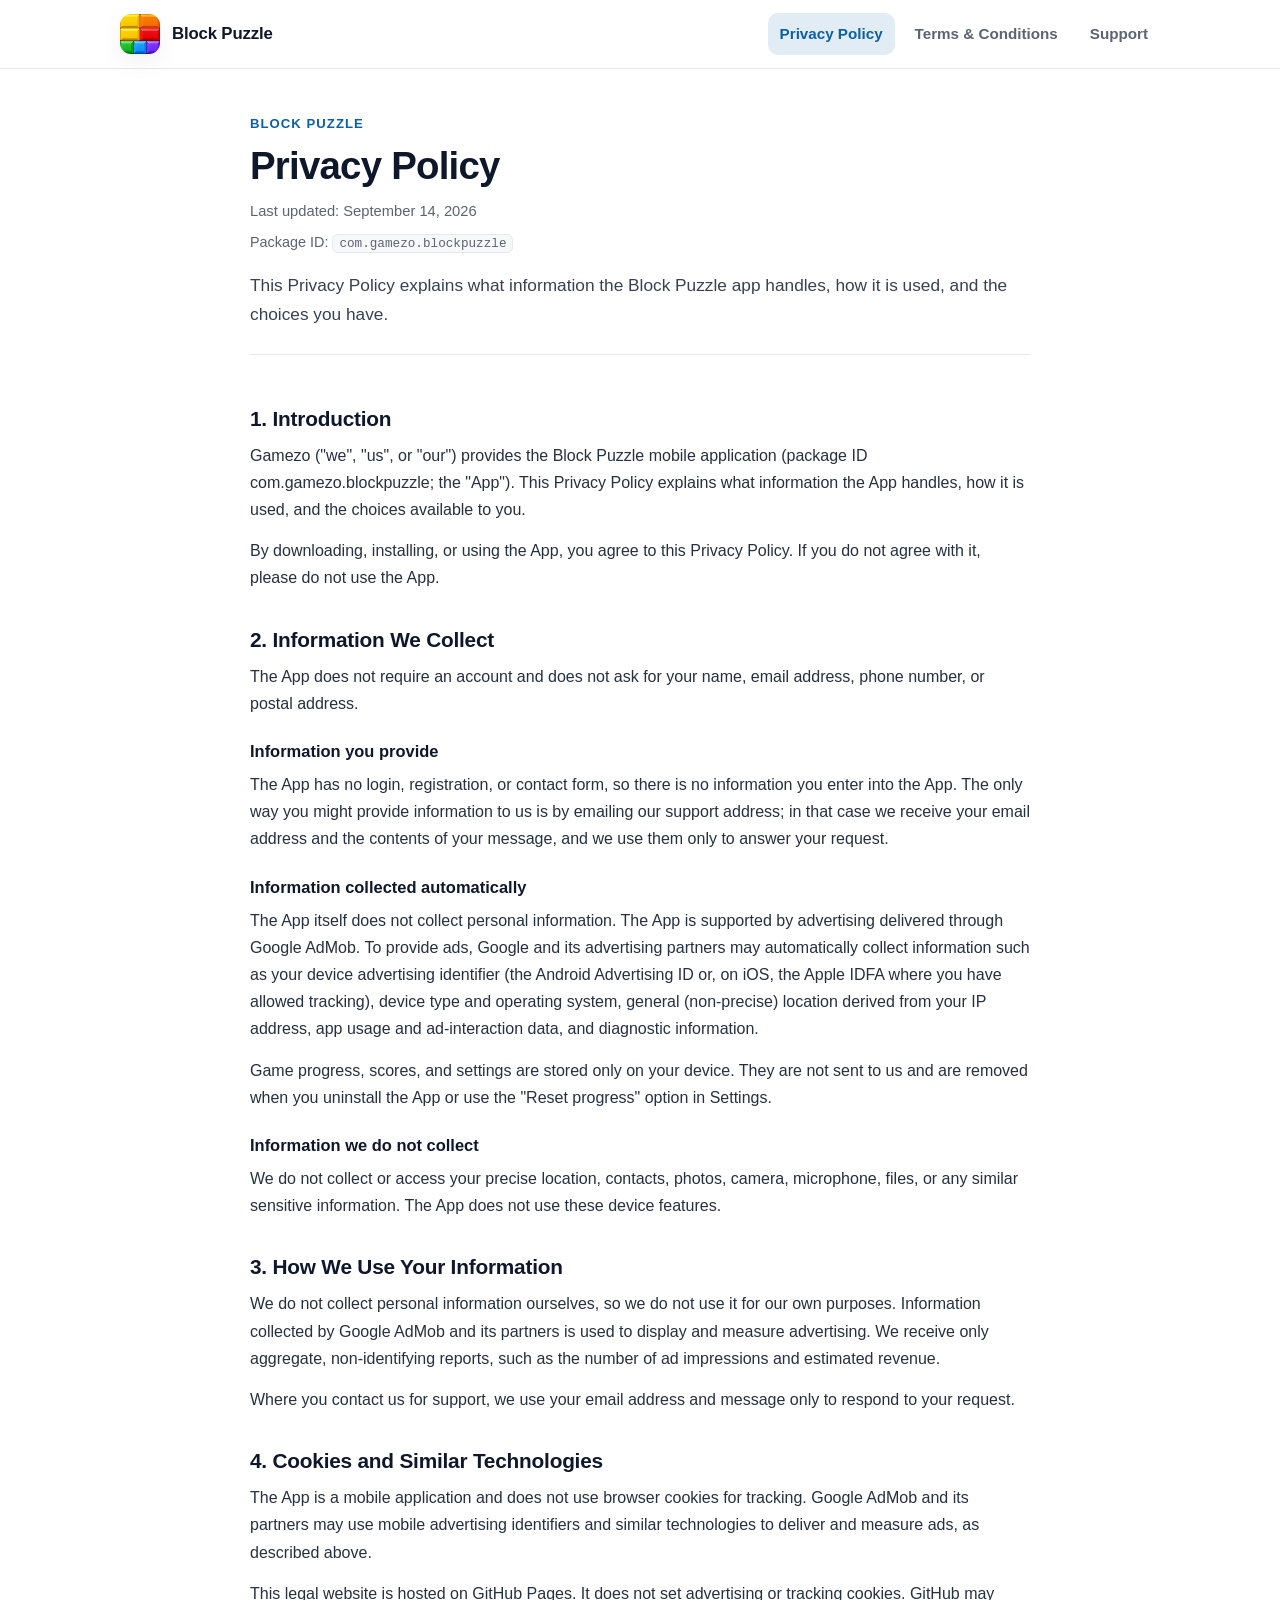
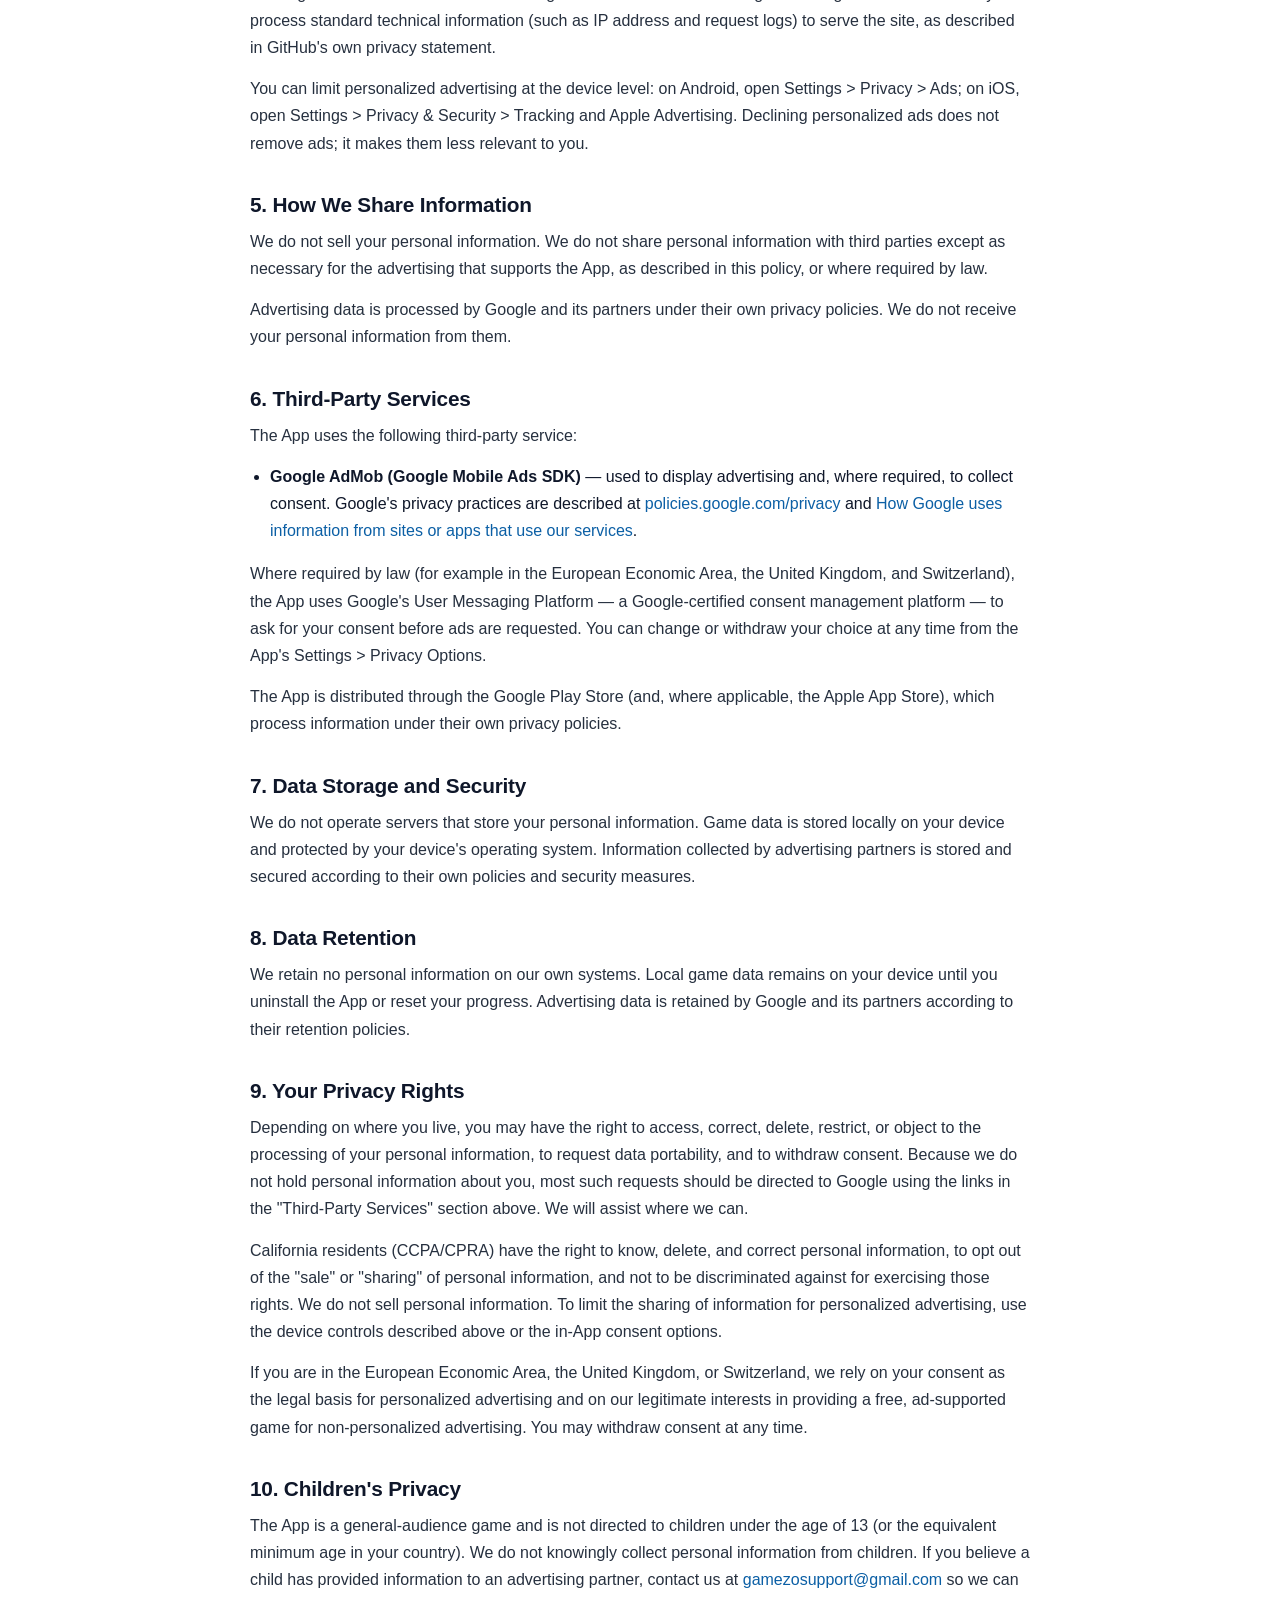
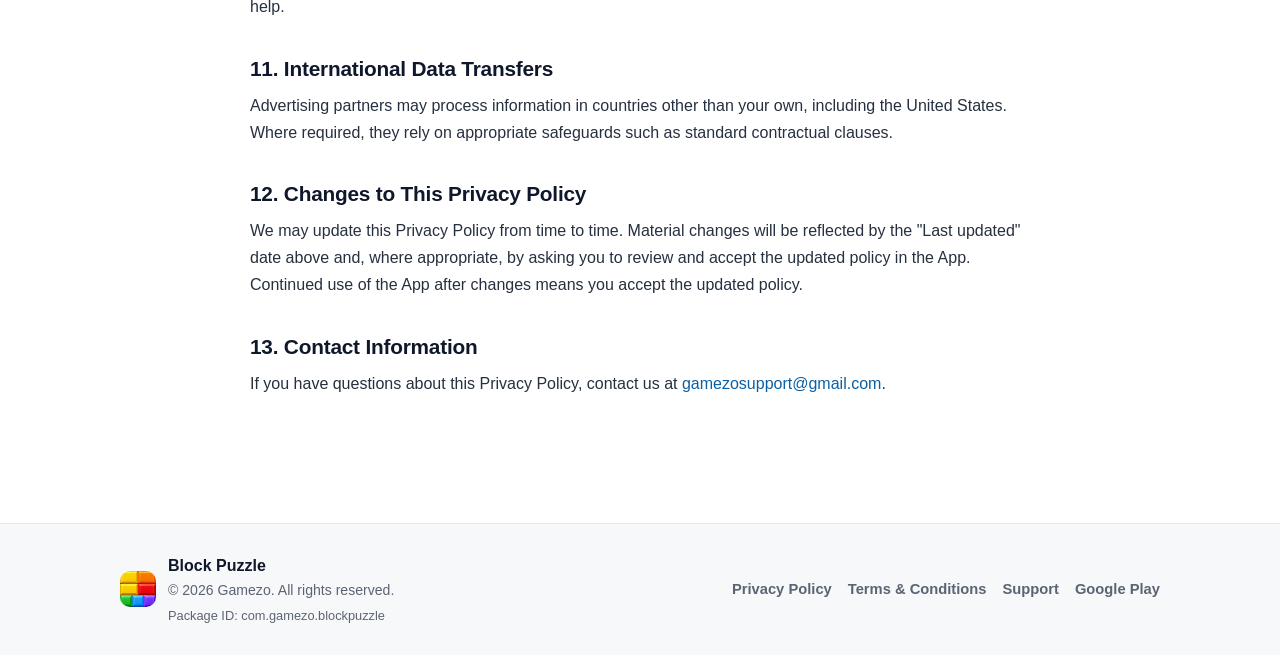
==== privacy-policy/index.html @ e0d50437 "Add Privacy Policy and Terms & Conditions pages" ====
<!DOCTYPE html>
<html lang="en">
<head>
  <meta charset="utf-8">
  <meta name="viewport" content="width=device-width, initial-scale=1">
  <title>Block Puzzle Privacy Policy</title>
  <meta name="description" content="How Block Puzzle handles information, including advertising and your privacy choices.">
  <meta name="robots" content="index, follow">
  <meta name="theme-color" content="#0B5FA5">
  <link rel="canonical" href="https://gamezosupport.github.io/blockpuzzlelegal/privacy-policy/">
  <meta property="og:type" content="website">
  <meta property="og:site_name" content="Block Puzzle">
  <meta property="og:title" content="Block Puzzle Privacy Policy">
  <meta property="og:description" content="How Block Puzzle handles information, including advertising and your privacy choices.">
  <meta property="og:url" content="https://gamezosupport.github.io/blockpuzzlelegal/privacy-policy/">
  <meta property="og:image" content="https://gamezosupport.github.io/blockpuzzlelegal/assets/app_logo.png">
  <meta name="twitter:card" content="summary">
  <link rel="icon" type="image/png" href="../assets/app_logo.png">
  <link rel="apple-touch-icon" href="../assets/app_logo.png">
  <link rel="stylesheet" href="../assets/styles.css">
</head>
<body>
  <a class="skip-link" href="#main">Skip to content</a>
<header class="site-header">
  <div class="container header-inner">
    <a class="brand" href="../" aria-label="Block Puzzle home">
      <img class="brand-logo" src="../assets/app_logo.png" width="40" height="40" alt="Block Puzzle logo">
      <span class="brand-name">Block Puzzle</span>
    </a>
    <nav class="site-nav" aria-label="Primary">
      <a href="../privacy-policy/" class="is-active" aria-current="page">Privacy Policy</a>
      <a href="../terms-and-conditions/">Terms &amp; Conditions</a>
      <a href="mailto:gamezosupport@gmail.com">Support</a>
    </nav>
  </div>
</header>
  <main id="main" class="container">
    <article class="doc">
      <header class="doc-head">
        <p class="eyebrow">Block Puzzle</p>
        <h1>Privacy Policy</h1>
        <p class="updated">Last updated: September 14, 2026</p>
        <p class="meta">Package ID: <code>com.gamezo.blockpuzzle</code></p>
        <p class="lede">This Privacy Policy explains what information the Block Puzzle app handles, how it is used, and the choices you have.</p>
      </header>
      <div class="prose">
        <section class="section" aria-labelledby="introduction">
          <h2 id="introduction">1. Introduction</h2>
          <p>Gamezo ("we", "us", or "our") provides the Block Puzzle mobile application (package ID com.gamezo.blockpuzzle; the "App"). This Privacy Policy explains what information the App handles, how it is used, and the choices available to you.</p>
        <p>By downloading, installing, or using the App, you agree to this Privacy Policy. If you do not agree with it, please do not use the App.</p>
        </section>
        <section class="section" aria-labelledby="information-we-collect">
          <h2 id="information-we-collect">2. Information We Collect</h2>
          <p>The App does not require an account and does not ask for your name, email address, phone number, or postal address.</p>
        <h3>Information you provide</h3>
        <p>The App has no login, registration, or contact form, so there is no information you enter into the App. The only way you might provide information to us is by emailing our support address; in that case we receive your email address and the contents of your message, and we use them only to answer your request.</p>
        <h3>Information collected automatically</h3>
        <p>The App itself does not collect personal information. The App is supported by advertising delivered through Google AdMob. To provide ads, Google and its advertising partners may automatically collect information such as your device advertising identifier (the Android Advertising ID or, on iOS, the Apple IDFA where you have allowed tracking), device type and operating system, general (non-precise) location derived from your IP address, app usage and ad-interaction data, and diagnostic information.</p>
        <p>Game progress, scores, and settings are stored only on your device. They are not sent to us and are removed when you uninstall the App or use the "Reset progress" option in Settings.</p>
        <h3>Information we do not collect</h3>
        <p>We do not collect or access your precise location, contacts, photos, camera, microphone, files, or any similar sensitive information. The App does not use these device features.</p>
        </section>
        <section class="section" aria-labelledby="how-we-use">
          <h2 id="how-we-use">3. How We Use Your Information</h2>
          <p>We do not collect personal information ourselves, so we do not use it for our own purposes. Information collected by Google AdMob and its partners is used to display and measure advertising. We receive only aggregate, non-identifying reports, such as the number of ad impressions and estimated revenue.</p>
        <p>Where you contact us for support, we use your email address and message only to respond to your request.</p>
        </section>
        <section class="section" aria-labelledby="cookies">
          <h2 id="cookies">4. Cookies and Similar Technologies</h2>
          <p>The App is a mobile application and does not use browser cookies for tracking. Google AdMob and its partners may use mobile advertising identifiers and similar technologies to deliver and measure ads, as described above.</p>
        <p>This legal website is hosted on GitHub Pages. It does not set advertising or tracking cookies. GitHub may process standard technical information (such as IP address and request logs) to serve the site, as described in GitHub's own privacy statement.</p>
        <p>You can limit personalized advertising at the device level: on Android, open Settings &gt; Privacy &gt; Ads; on iOS, open Settings &gt; Privacy &amp; Security &gt; Tracking and Apple Advertising. Declining personalized ads does not remove ads; it makes them less relevant to you.</p>
        </section>
        <section class="section" aria-labelledby="how-we-share">
          <h2 id="how-we-share">5. How We Share Information</h2>
          <p>We do not sell your personal information. We do not share personal information with third parties except as necessary for the advertising that supports the App, as described in this policy, or where required by law.</p>
        <p>Advertising data is processed by Google and its partners under their own privacy policies. We do not receive your personal information from them.</p>
        </section>
        <section class="section" aria-labelledby="third-parties">
          <h2 id="third-parties">6. Third-Party Services</h2>
          <p>The App uses the following third-party service:</p>
        <ul><li><strong>Google AdMob (Google Mobile Ads SDK)</strong> &mdash; used to display advertising and, where required, to collect consent. Google's privacy practices are described at <a href="https://policies.google.com/privacy">policies.google.com/privacy</a> and <a href="https://policies.google.com/technologies/partner-sites">How Google uses information from sites or apps that use our services</a>.</li></ul>
        <p>Where required by law (for example in the European Economic Area, the United Kingdom, and Switzerland), the App uses Google's User Messaging Platform &mdash; a Google-certified consent management platform &mdash; to ask for your consent before ads are requested. You can change or withdraw your choice at any time from the App's Settings &gt; Privacy Options.</p>
        <p>The App is distributed through the Google Play Store (and, where applicable, the Apple App Store), which process information under their own privacy policies.</p>
        </section>
        <section class="section" aria-labelledby="storage-security">
          <h2 id="storage-security">7. Data Storage and Security</h2>
          <p>We do not operate servers that store your personal information. Game data is stored locally on your device and protected by your device's operating system. Information collected by advertising partners is stored and secured according to their own policies and security measures.</p>
        </section>
        <section class="section" aria-labelledby="retention">
          <h2 id="retention">8. Data Retention</h2>
          <p>We retain no personal information on our own systems. Local game data remains on your device until you uninstall the App or reset your progress. Advertising data is retained by Google and its partners according to their retention policies.</p>
        </section>
        <section class="section" aria-labelledby="rights">
          <h2 id="rights">9. Your Privacy Rights</h2>
          <p>Depending on where you live, you may have the right to access, correct, delete, restrict, or object to the processing of your personal information, to request data portability, and to withdraw consent. Because we do not hold personal information about you, most such requests should be directed to Google using the links in the "Third-Party Services" section above. We will assist where we can.</p>
        <p>California residents (CCPA/CPRA) have the right to know, delete, and correct personal information, to opt out of the "sale" or "sharing" of personal information, and not to be discriminated against for exercising those rights. We do not sell personal information. To limit the sharing of information for personalized advertising, use the device controls described above or the in-App consent options.</p>
        <p>If you are in the European Economic Area, the United Kingdom, or Switzerland, we rely on your consent as the legal basis for personalized advertising and on our legitimate interests in providing a free, ad-supported game for non-personalized advertising. You may withdraw consent at any time.</p>
        </section>
        <section class="section" aria-labelledby="children">
          <h2 id="children">10. Children's Privacy</h2>
          <p>The App is a general-audience game and is not directed to children under the age of 13 (or the equivalent minimum age in your country). We do not knowingly collect personal information from children. If you believe a child has provided information to an advertising partner, contact us at <a href="mailto:gamezosupport@gmail.com">gamezosupport@gmail.com</a> so we can help.</p>
        </section>
        <section class="section" aria-labelledby="international">
          <h2 id="international">11. International Data Transfers</h2>
          <p>Advertising partners may process information in countries other than your own, including the United States. Where required, they rely on appropriate safeguards such as standard contractual clauses.</p>
        </section>
        <section class="section" aria-labelledby="changes">
          <h2 id="changes">12. Changes to This Privacy Policy</h2>
          <p>We may update this Privacy Policy from time to time. Material changes will be reflected by the "Last updated" date above and, where appropriate, by asking you to review and accept the updated policy in the App. Continued use of the App after changes means you accept the updated policy.</p>
        </section>
        <section class="section" aria-labelledby="contact">
          <h2 id="contact">13. Contact Information</h2>
          <p>If you have questions about this Privacy Policy, contact us at <a href="mailto:gamezosupport@gmail.com">gamezosupport@gmail.com</a>.</p>
        </section>
      </div>
    </article>
  </main>
<footer class="site-footer">
  <div class="container footer-inner">
    <div class="footer-brand">
      <img class="footer-logo" src="../assets/app_logo.png" width="36" height="36" alt="Block Puzzle logo">
      <div>
        <div class="footer-app">Block Puzzle</div>
        <div class="footer-copy">&copy; 2026 Gamezo. All rights reserved.</div>
        <div class="footer-pkg">Package ID: com.gamezo.blockpuzzle</div>
      </div>
    </div>
    <nav class="footer-nav" aria-label="Footer">
      <a href="../privacy-policy/">Privacy Policy</a>
      <a href="../terms-and-conditions/">Terms &amp; Conditions</a>
      <a href="mailto:gamezosupport@gmail.com">Support</a>
      <a href="https://play.google.com/store/apps/details?id=com.gamezo.blockpuzzle" rel="noopener">Google Play</a>
    </nav>
  </div>
</footer>
</body>
</html>
---- assets/styles.css ----
:root {
  --accent: #0B5FA5;
  --accent-ink: #0B5FA5;
  --bg: #ffffff;
  --bg-soft: #f7f8fa;
  --text: #0f172a;
  --muted: #5b6472;
  --border: #e6e8ee;
  --card: #ffffff;
  --radius: 16px;
  --maxw: 1080px;
  --readw: 780px;
  --shadow: 0 1px 2px rgba(15, 23, 42, .04), 0 8px 24px rgba(15, 23, 42, .06);
}

* { box-sizing: border-box; }

html { scroll-behavior: smooth; -webkit-text-size-adjust: 100%; }

body {
  margin: 0;
  font-family: ui-sans-serif, -apple-system, BlinkMacSystemFont, "Segoe UI",
    Roboto, Helvetica, Arial, "Apple Color Emoji", "Segoe UI Emoji", sans-serif;
  color: var(--text);
  background: var(--bg);
  line-height: 1.7;
  -webkit-font-smoothing: antialiased;
  text-rendering: optimizeLegibility;
}

a { color: var(--accent-ink); text-decoration: none; }
a:hover { text-decoration: underline; }

:focus-visible {
  outline: 3px solid var(--accent);
  outline-offset: 2px;
  border-radius: 6px;
}

.skip-link {
  position: absolute;
  left: -9999px;
  top: 0;
  background: var(--text);
  color: #fff;
  padding: 10px 16px;
  border-radius: 0 0 10px 0;
  z-index: 100;
}
.skip-link:focus { left: 0; }

.container {
  width: 100%;
  max-width: var(--maxw);
  margin: 0 auto;
  padding: 0 20px;
}

/* ---------- Header ---------- */
.site-header {
  position: sticky;
  top: 0;
  z-index: 20;
  background: rgba(255, 255, 255, .88);
  backdrop-filter: saturate(180%) blur(10px);
  border-bottom: 1px solid var(--border);
}
.header-inner {
  display: flex;
  align-items: center;
  justify-content: space-between;
  gap: 12px 20px;
  flex-wrap: wrap;
  min-height: 68px;
  padding-top: 10px;
  padding-bottom: 10px;
}
.brand {
  display: inline-flex;
  align-items: center;
  gap: 12px;
  color: var(--text);
  font-weight: 800;
  font-size: 1.05rem;
  letter-spacing: -.01em;
}
.brand:hover { text-decoration: none; }
.brand-logo {
  width: 40px;
  height: 40px;
  border-radius: 11px;
  display: block;
  box-shadow: var(--shadow);
}
.site-nav {
  display: flex;
  align-items: center;
  gap: 4px 8px;
  flex-wrap: wrap;
}
.site-nav a {
  display: inline-block;
  padding: 8px 12px;
  border-radius: 10px;
  color: var(--muted);
  font-weight: 600;
  font-size: .95rem;
}
.site-nav a:hover { background: var(--bg-soft); color: var(--text); text-decoration: none; }
.site-nav a.is-active { color: var(--accent-ink); background: color-mix(in srgb, var(--accent) 12%, white); }

/* ---------- Landing hero ---------- */
.hero {
  text-align: center;
  padding: 72px 0 84px;
  max-width: 640px;
  margin: 0 auto;
}
.hero-logo {
  width: 96px;
  height: 96px;
  border-radius: 24px;
  box-shadow: var(--shadow);
}
.hero h1 {
  font-size: clamp(1.9rem, 5vw, 2.6rem);
  margin: 22px 0 8px;
  letter-spacing: -.02em;
}
.hero .lede {
  color: var(--muted);
  font-size: 1.08rem;
  margin: 0 auto 28px;
  max-width: 34em;
}
.hero-actions {
  display: flex;
  gap: 12px;
  justify-content: center;
  flex-wrap: wrap;
}

/* ---------- Buttons ---------- */
.btn {
  display: inline-block;
  background: var(--accent);
  color: #fff;
  font-weight: 700;
  padding: 12px 22px;
  border-radius: 12px;
  box-shadow: var(--shadow);
}
.btn:hover { text-decoration: none; filter: brightness(.96); }
.btn-ghost {
  background: #fff;
  color: var(--accent-ink);
  border: 1px solid var(--border);
}

/* ---------- Document ---------- */
.doc {
  max-width: var(--readw);
  margin: 0 auto;
  padding: 44px 0 72px;
}
.doc-head {
  padding-bottom: 24px;
  border-bottom: 1px solid var(--border);
  margin-bottom: 8px;
}
.eyebrow {
  margin: 0 0 8px;
  color: var(--accent-ink);
  font-weight: 700;
  font-size: .82rem;
  letter-spacing: .08em;
  text-transform: uppercase;
}
.doc h1 {
  font-size: clamp(1.8rem, 4.5vw, 2.4rem);
  line-height: 1.2;
  margin: 0 0 10px;
  letter-spacing: -.02em;
}
.updated {
  color: var(--muted);
  font-size: .92rem;
  margin: 0 0 6px;
}
.meta {
  color: var(--muted);
  font-size: .9rem;
  margin: 0 0 16px;
}
code {
  font-family: ui-monospace, SFMono-Regular, Menlo, Consolas, monospace;
  font-size: .88em;
  background: var(--bg-soft);
  border: 1px solid var(--border);
  border-radius: 6px;
  padding: 1px 6px;
  word-break: break-all;
}
.lede {
  font-size: 1.08rem;
  color: #374151;
  margin: 0;
}

.prose { padding-top: 8px; }
.section { margin-top: 34px; }
.section h2 {
  font-size: 1.3rem;
  line-height: 1.3;
  margin: 0 0 10px;
  letter-spacing: -.01em;
  scroll-margin-top: 90px;
}
.section h3 {
  font-size: 1.03rem;
  margin: 20px 0 6px;
}
.section p { margin: 0 0 14px; color: #26303f; }
.section ul { margin: 0 0 16px; padding-left: 1.25em; }
.section li { margin: 0 0 8px; }
.section strong { color: var(--text); }

/* ---------- Footer ---------- */
.site-footer {
  border-top: 1px solid var(--border);
  background: var(--bg-soft);
  margin-top: 40px;
}
.footer-inner {
  display: flex;
  align-items: center;
  justify-content: space-between;
  gap: 16px 24px;
  flex-wrap: wrap;
  padding-top: 28px;
  padding-bottom: 28px;
}
.footer-brand { display: flex; align-items: center; gap: 12px; }
.footer-logo { border-radius: 10px; display: block; }
.footer-app { font-weight: 800; }
.footer-copy { color: var(--muted); font-size: .88rem; }
.footer-pkg { color: var(--muted); font-size: .8rem; margin-top: 2px; }
.footer-nav { display: flex; gap: 6px 16px; flex-wrap: wrap; }
.footer-nav a { color: var(--muted); font-weight: 600; font-size: .92rem; }
.footer-nav a:hover { color: var(--accent-ink); }

@media (max-width: 640px) {
  .header-inner { min-height: 60px; }
  .brand-name { font-size: 1rem; }
  .doc { padding: 30px 0 56px; }
  .section { margin-top: 28px; }
  .hero { padding: 48px 0 56px; }
  .footer-inner { flex-direction: column; align-items: flex-start; }
}

@media (prefers-reduced-motion: reduce) {
  html { scroll-behavior: auto; }
}
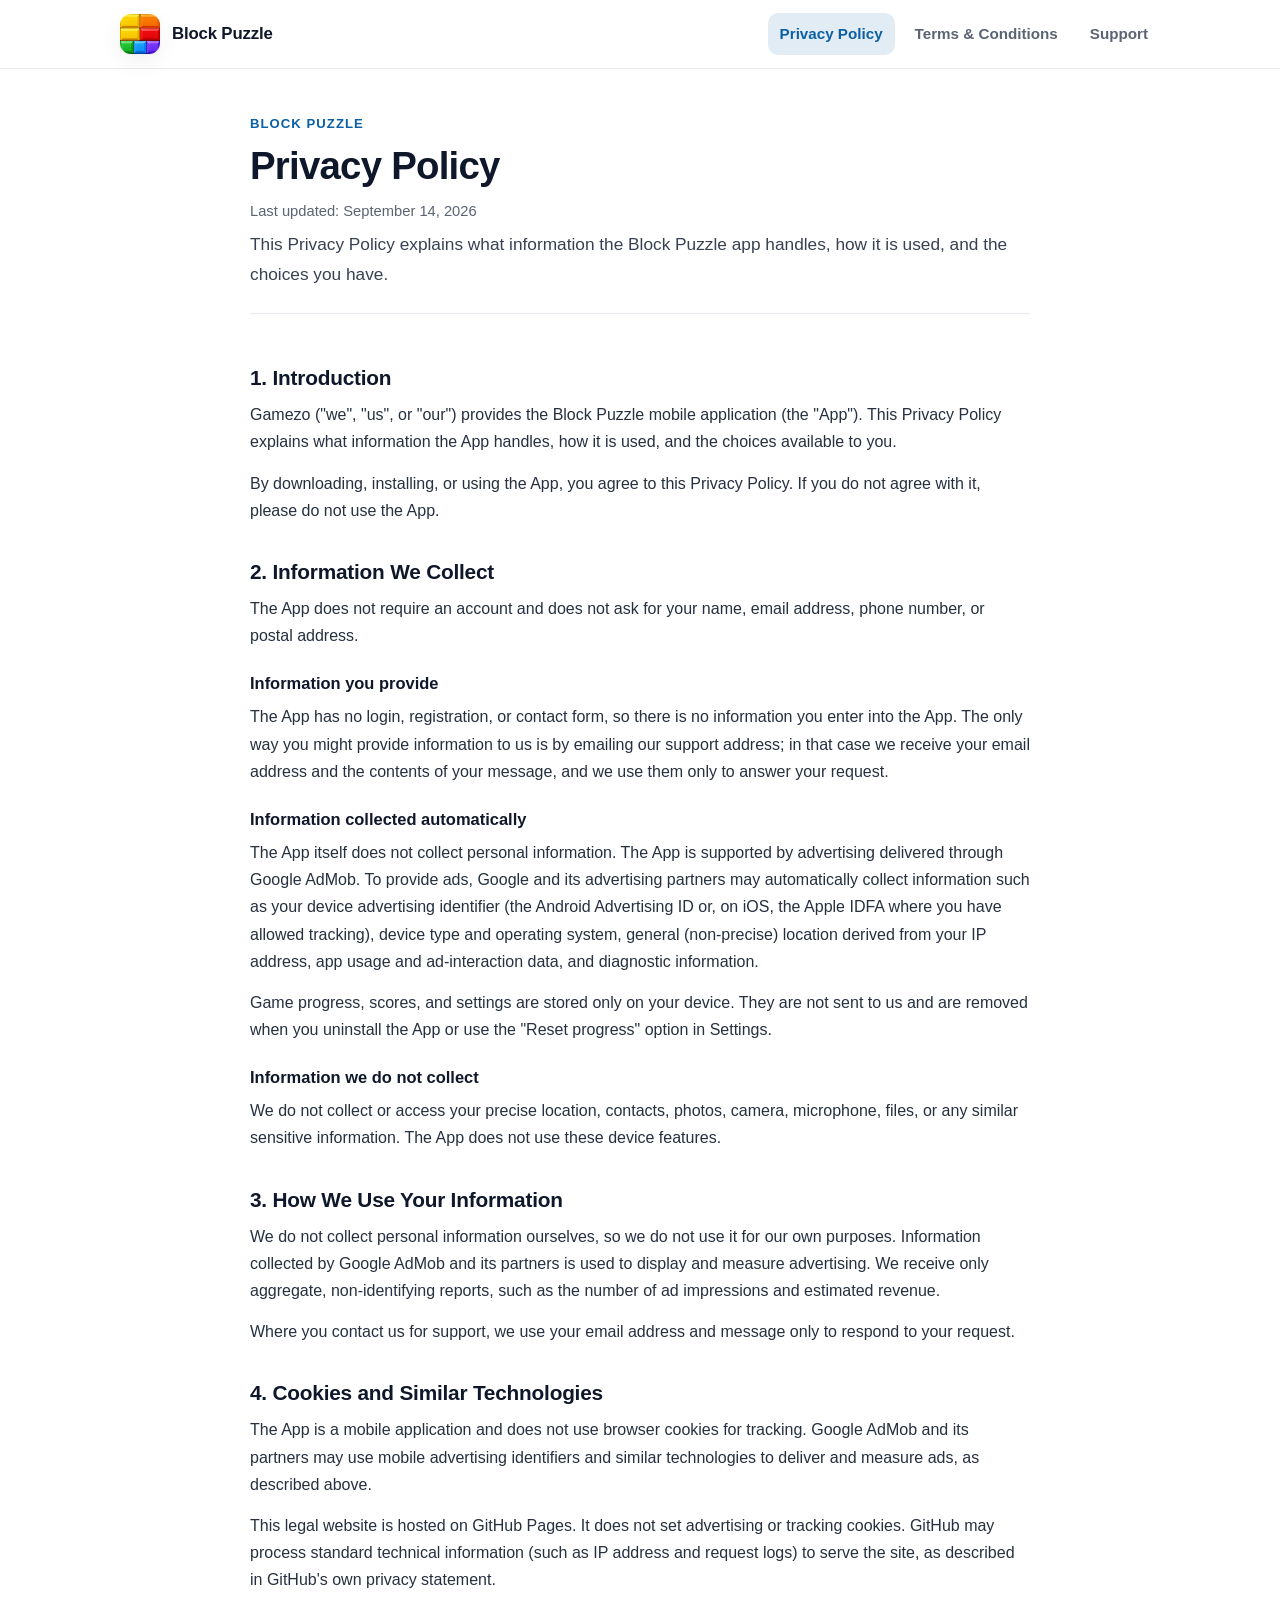
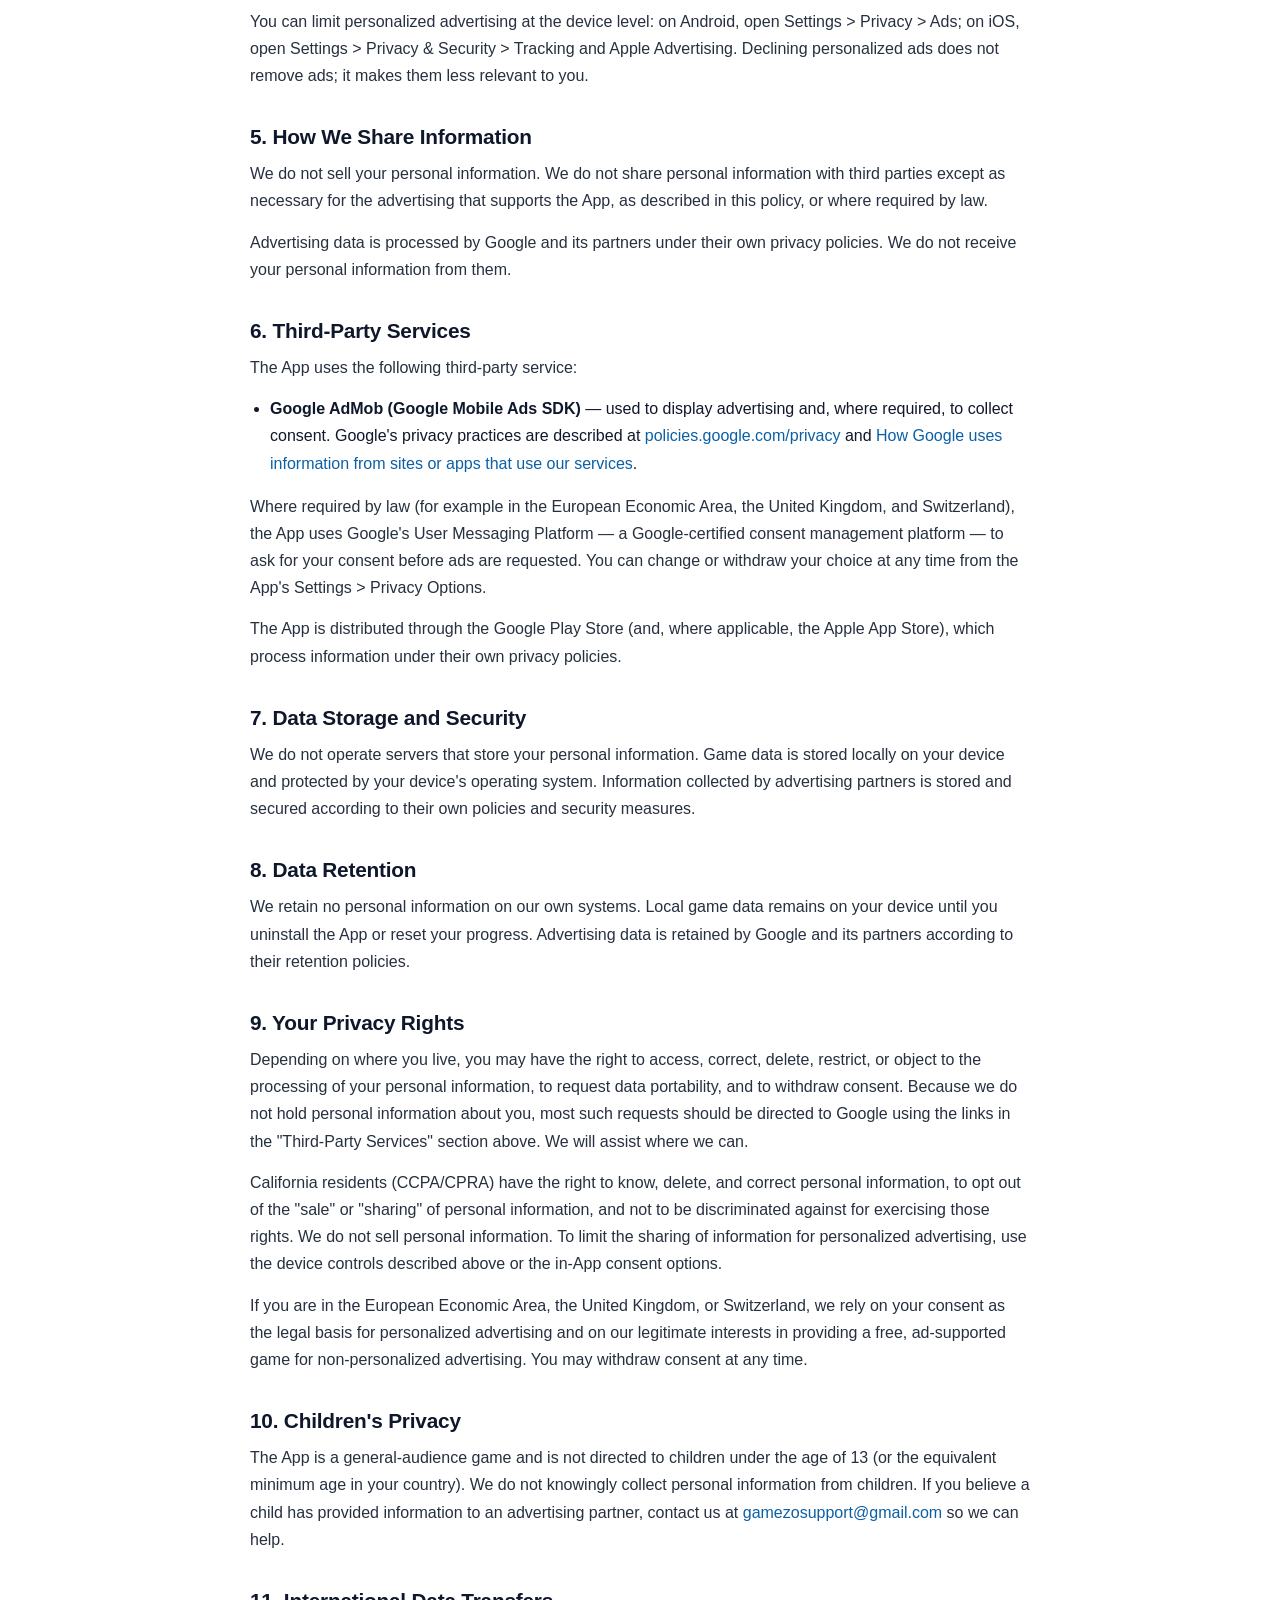
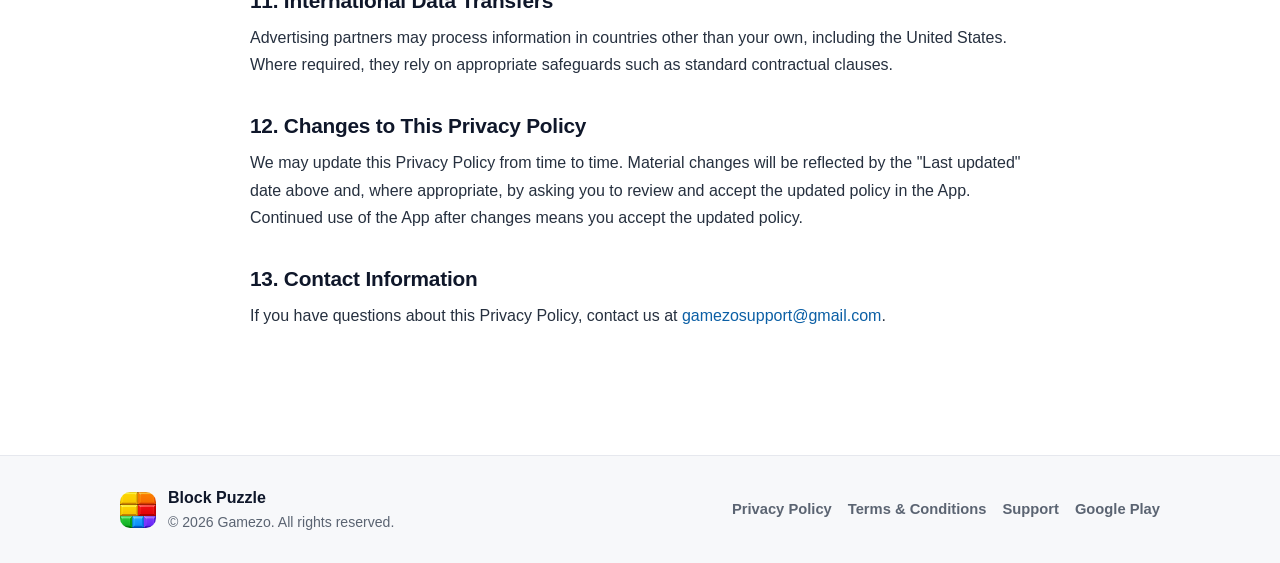
==== commit f142f08e: "remove package Id" ====
--- a/privacy-policy/index.html
+++ b/privacy-policy/index.html
@@ -40,13 +40,12 @@
         <p class="eyebrow">Block Puzzle</p>
         <h1>Privacy Policy</h1>
         <p class="updated">Last updated: September 14, 2026</p>
-        <p class="meta">Package ID: <code>com.gamezo.blockpuzzle</code></p>
         <p class="lede">This Privacy Policy explains what information the Block Puzzle app handles, how it is used, and the choices you have.</p>
       </header>
       <div class="prose">
         <section class="section" aria-labelledby="introduction">
           <h2 id="introduction">1. Introduction</h2>
-          <p>Gamezo ("we", "us", or "our") provides the Block Puzzle mobile application (package ID com.gamezo.blockpuzzle; the "App"). This Privacy Policy explains what information the App handles, how it is used, and the choices available to you.</p>
+          <p>Gamezo ("we", "us", or "our") provides the Block Puzzle mobile application (the "App"). This Privacy Policy explains what information the App handles, how it is used, and the choices available to you.</p>
         <p>By downloading, installing, or using the App, you agree to this Privacy Policy. If you do not agree with it, please do not use the App.</p>
         </section>
         <section class="section" aria-labelledby="information-we-collect">
@@ -123,7 +122,6 @@
       <div>
         <div class="footer-app">Block Puzzle</div>
         <div class="footer-copy">&copy; 2026 Gamezo. All rights reserved.</div>
-        <div class="footer-pkg">Package ID: com.gamezo.blockpuzzle</div>
       </div>
     </div>
     <nav class="footer-nav" aria-label="Footer">
--- a/assets/styles.css
+++ b/assets/styles.css
@@ -1,6 +1,7 @@
 :root {
   --accent: #0B5FA5;
   --accent-ink: #0B5FA5;
+  --accent-button-ink: #fff;
   --bg: #ffffff;
   --bg-soft: #f7f8fa;
   --text: #0f172a;
@@ -32,7 +33,7 @@
 a:hover { text-decoration: underline; }
 
 :focus-visible {
-  outline: 3px solid var(--accent);
+  outline: 3px solid var(--text);
   outline-offset: 2px;
   border-radius: 6px;
 }
@@ -144,7 +145,7 @@
 .btn {
   display: inline-block;
   background: var(--accent);
-  color: #fff;
+  color: var(--accent-button-ink);
   font-weight: 700;
   padding: 12px 22px;
   border-radius: 12px;
